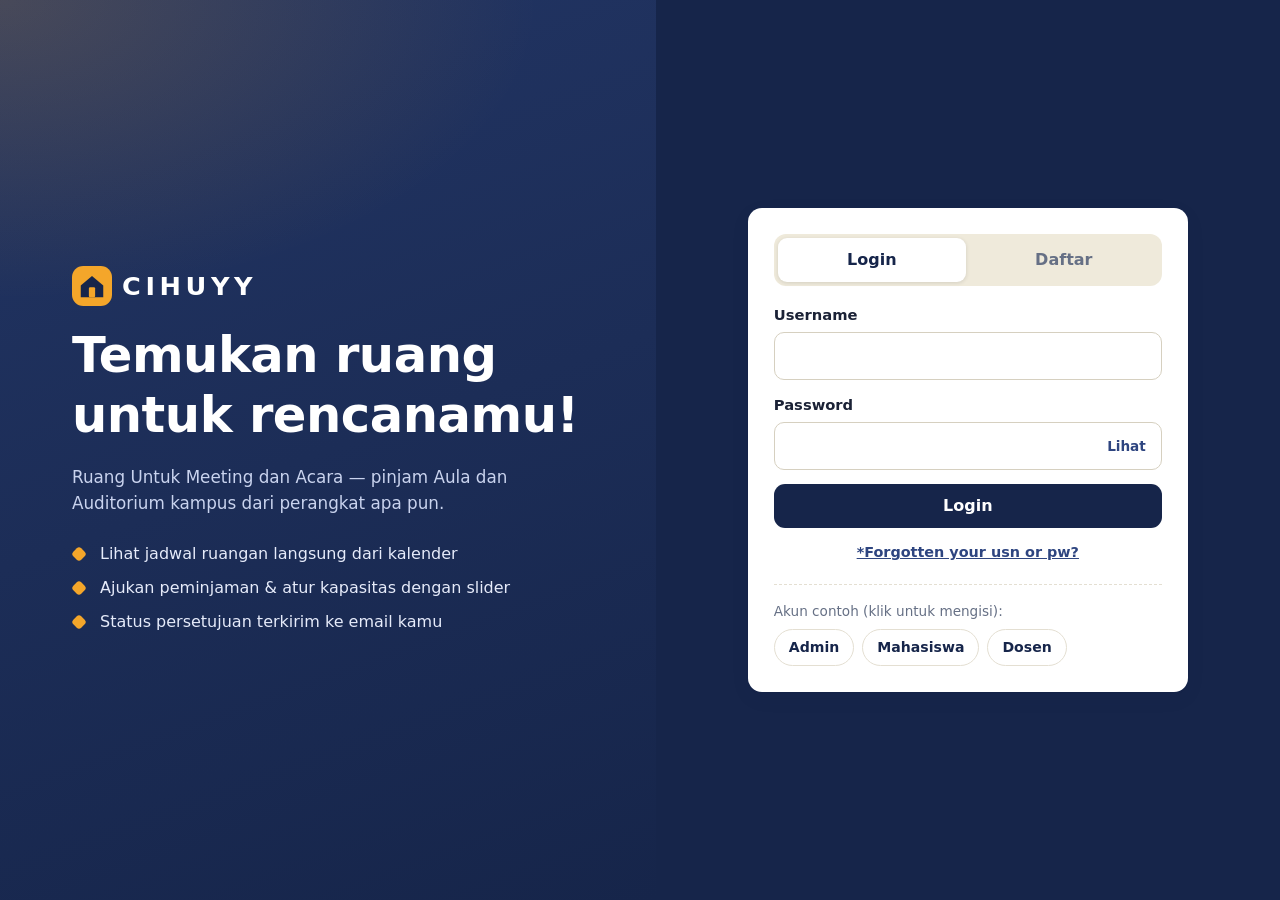
==== index.html @ 541a38cf "Add files via upload" ====
<!doctype html>
<html lang="id">
<head>
  <meta charset="utf-8">
  <meta name="viewport" content="width=device-width, initial-scale=1">
  <meta name="theme-color" content="#16254a">
  <title>RUMA — Masuk</title>
  <link rel="stylesheet" href="css/base.css">
  <link rel="stylesheet" href="css/login.css">
</head>
<body class="login-body">
  <main class="login-shell">
    <section class="login-hero">
      <div class="brand">
        <svg class="brand-mark" viewBox="0 0 32 32" width="40" height="40" aria-hidden="true"><rect width="32" height="32" rx="9" fill="#f4a62a"/><path d="M7 15.5 16 8l9 7.5V25H7z" fill="#16254a"/><rect x="13.5" y="17" width="5" height="8" rx="1" fill="#f4a62a"/></svg>
        <span class="brand-name">CIHUYY</span>
      </div>
      <h1>Temukan ruang untuk rencanamu!</h1>
      <p class="hero-sub">Ruang Untuk Meeting dan Acara — pinjam Aula dan Auditorium kampus dari perangkat apa pun.</p>
      <ul class="hero-points">
        <li>Lihat jadwal ruangan langsung dari kalender</li>
        <li>Ajukan peminjaman &amp; atur kapasitas dengan slider</li>
        <li>Status persetujuan terkirim ke email kamu</li>
      </ul>
    </section>

    <section class="login-card card" aria-label="Masuk atau daftar">
      <div class="seg" role="tablist">
        <button type="button" role="tab" id="tabLogin" class="seg-btn active" aria-selected="true" aria-controls="loginForm">Login</button>
        <button type="button" role="tab" id="tabRegister" class="seg-btn" aria-selected="false" aria-controls="registerForm">Daftar</button>
      </div>

      <form id="loginForm" novalidate>
        <div class="field">
          <label for="lUser">Username</label>
          <input id="lUser" name="username" autocomplete="username" autocapitalize="none" required>
        </div>
        <div class="field">
          <label for="lPass">Password</label>
          <div class="input-wrap">
            <input id="lPass" name="password" type="password" autocomplete="current-password" required>
            <button type="button" class="reveal" data-reveal="lPass" aria-label="Tampilkan password">Lihat</button>
          </div>
        </div>
        <div class="form-error" id="loginError" role="alert" hidden></div>
        <button type="submit" class="btn primary block">Login</button>
        <p class="aside-link"><button type="button" class="link" id="forgotBtn">*Forgotten your usn or pw?</button></p>

        <div class="demo-box">
          <span>Akun contoh (klik untuk mengisi):</span>
          <div class="demo-list">
            <button type="button" class="chip" data-demo="admin|admin123">Admin</button>
            <button type="button" class="chip" data-demo="budi|budi123">Mahasiswa</button>
            <button type="button" class="chip" data-demo="dosen|dosen123">Dosen</button>
          </div>
        </div>
      </form>

      <form id="registerForm" novalidate hidden>
        <div class="field">
          <label>Saya adalah</label>
          <div class="seg small" id="typePick" role="radiogroup" aria-label="Tipe pengguna">
            <label class="seg-opt"><input type="radio" name="type" value="mahasiswa" checked><span>Mahasiswa</span></label>
            <label class="seg-opt"><input type="radio" name="type" value="dosen"><span>Dosen</span></label>
            <label class="seg-opt"><input type="radio" name="type" value="external"><span>External</span></label>
          </div>
        </div>
        <div class="field"><label for="rName">Nama lengkap</label><input id="rName" name="name" autocomplete="name" required></div>
        <div class="field"><label for="rId" id="rIdLabel">NIM</label><input id="rId" name="idNo" required></div>
        <div class="field" id="rPhoneField" hidden><label for="rPhone">No. HP</label><input id="rPhone" name="phone" type="tel" inputmode="tel" autocomplete="tel"></div>
        <div class="field"><label for="rEmail">Email</label><input id="rEmail" name="email" type="email" autocomplete="email" required></div>
        <div class="field"><label for="rUser">Username</label><input id="rUser" name="username" autocomplete="username" autocapitalize="none" required></div>
        <div class="grid-2">
          <div class="field"><label for="rPass">Password</label><input id="rPass" name="password" type="password" autocomplete="new-password" required></div>
          <div class="field"><label for="rPass2">Ulangi password</label><input id="rPass2" name="password2" type="password" autocomplete="new-password" required></div>
        </div>
        <div class="form-error" id="registerError" role="alert" hidden></div>
        <button type="submit" class="btn primary block">Daftar &amp; masuk</button>
      </form>
    </section>
  </main>

  <script src="js/utils.js"></script>
  <script src="js/ui.js"></script>
  <script src="js/storage.js"></script>
  <script src="js/auth.js"></script>
  <script src="js/login.js"></script>
</body>
</html>
---- css/base.css ----
/* RUMA — base.css : token desain, reset, dan komponen bersama */
:root {
  --navy: #16254a;
  --navy-2: #223564;
  --navy-3: #2e4580;
  --amber: #f4a62a;
  --amber-d: #d98a0c;
  --cream: #f6f3ea;
  --card: #ffffff;
  --ink: #1b2236;
  --muted: #667085;
  --line: #e4dfd2;
  --ok: #1d7f55;
  --ok-bg: #e2f4ea;
  --wait: #9a6700;
  --wait-bg: #fff1cf;
  --bad: #b3261e;
  --bad-bg: #fde4e1;
  --radius: 14px;
  --shadow: 0 1px 2px rgba(22, 37, 74, .06), 0 6px 20px rgba(22, 37, 74, .06);
  --focus: 0 0 0 3px rgba(244, 166, 42, .45);
}

*,
*::before,
*::after {
  box-sizing: border-box;
}

html {
  -webkit-text-size-adjust: 100%;
}

body {
  margin: 0;
  font: 16px/1.5 system-ui, -apple-system, "Segoe UI", Roboto, "Helvetica Neue", Arial, sans-serif;
  background: var(--cream);
  color: var(--ink);
  min-height: 100vh;
}

body.modal-open {
  overflow: hidden;
}

h1,
h2,
h3 {
  line-height: 1.2;
  margin: 0;
  letter-spacing: -.01em;
}

h1 {
  font-size: clamp(1.4rem, 1.1rem + 1.4vw, 2rem);
}

h3 {
  font-size: 1.05rem;
}

p {
  margin: 0;
}

a {
  color: var(--navy-3);
}

code {
  font: 600 .85em ui-monospace, Menlo, Consolas, monospace;
  background: #efeadb;
  padding: 2px 6px;
  border-radius: 6px;
}

button {
  font: inherit;
  cursor: pointer;
}

:focus-visible {
  outline: none;
  box-shadow: var(--focus);
}

[hidden] {
  display: none !important;
}

.sr-only {
  position: absolute;
  width: 1px;
  height: 1px;
  overflow: hidden;
  clip: rect(0 0 0 0);
  white-space: nowrap;
}

.muted {
  color: var(--muted);
}

.muted-sm {
  color: var(--muted);
  font-size: .85rem;
}

.ok-text {
  color: var(--ok);
  font-weight: 600;
}

.bad-text {
  color: var(--bad) !important;
}

/* ---------- Layout ---------- */
.container {
  max-width: 1120px;
  margin: 0 auto;
  padding: 22px 16px 80px;
}

.page-head {
  margin-bottom: 18px;
  display: grid;
  gap: 4px;
}

.page-head p {
  color: var(--muted);
}

.grid-2 {
  display: grid;
  grid-template-columns: 1fr 1fr;
  gap: 12px;
}

.card {
  background: var(--card);
  border: 1px solid var(--line);
  border-radius: var(--radius);
  box-shadow: var(--shadow);
}

.card.pad,
.pad {
  padding: 20px;
}

.block {
  display: flex;
  width: 100%;
  justify-content: center;
}

/* ---------- Topbar ---------- */
.topbar {
  background: var(--navy);
  color: #fff;
  position: sticky;
  top: 0;
  z-index: 30;
  box-shadow: 0 2px 12px rgba(0, 0, 0, .15);
}

.topbar-in {
  max-width: 1120px;
  margin: 0 auto;
  padding: 10px 16px;
  display: flex;
  align-items: center;
  justify-content: space-between;
  gap: 12px;
}

.brand {
  display: inline-flex;
  align-items: center;
  gap: 10px;
  color: inherit;
  text-decoration: none;
}

.brand-name {
  font-weight: 800;
  letter-spacing: .18em;
  font-size: 1.15rem;
}

.mode-tag {
  font-size: .7rem;
  font-weight: 700;
  text-transform: uppercase;
  letter-spacing: .08em;
  padding: 3px 9px;
  border-radius: 99px;
  background: rgba(255, 255, 255, .14);
}

.mode-tag.admin {
  background: var(--amber);
  color: var(--navy);
}

.topbar-right {
  display: flex;
  align-items: center;
  gap: 10px;
}

.userchip {
  display: flex;
  align-items: center;
  gap: 9px;
}

.avatar {
  width: 34px;
  height: 34px;
  border-radius: 50%;
  background: var(--amber);
  color: var(--navy);
  display: grid;
  place-items: center;
  font-weight: 800;
}

.u-text {
  display: grid;
  line-height: 1.15;
}

.u-text small {
  color: #b9c4e4;
  font-size: .75rem;
}

.tabs {
  max-width: 1120px;
  margin: 0 auto;
  padding: 0 10px;
  display: flex;
  gap: 2px;
  overflow-x: auto;
  scrollbar-width: none;
}

.tabs::-webkit-scrollbar {
  display: none;
}

.tabs button {
  background: none;
  border: 0;
  color: #c9d3ee;
  padding: 12px 14px;
  font-weight: 600;
  white-space: nowrap;
  border-bottom: 3px solid transparent;
}

.tabs button:hover {
  color: #fff;
}

.tabs button.active {
  color: #fff;
  border-bottom-color: var(--amber);
}

.count {
  display: inline-grid;
  place-items: center;
  min-width: 20px;
  height: 20px;
  padding: 0 6px;
  margin-left: 4px;
  border-radius: 99px;
  background: var(--amber);
  color: var(--navy);
  font-size: .72rem;
  font-weight: 800;
}

/* ---------- Buttons ---------- */
.btn {
  display: inline-flex;
  align-items: center;
  justify-content: center;
  gap: 6px;
  border: 1.5px solid transparent;
  border-radius: 11px;
  padding: 11px 18px;
  font-weight: 700;
  text-decoration: none;
  line-height: 1.1;
  transition: transform .08s, background .15s, border-color .15s;
  min-height: 44px;
}

.btn:active:not(:disabled) {
  transform: translateY(1px);
}

.btn:disabled {
  opacity: .45;
  cursor: not-allowed;
}

.btn.sm {
  padding: 7px 12px;
  min-height: 36px;
  font-size: .88rem;
  border-radius: 9px;
}

.btn.primary {
  background: var(--navy);
  color: #fff;
}

.btn.primary:hover:not(:disabled) {
  background: var(--navy-2);
}

.btn.ghost {
  background: transparent;
  color: var(--navy);
  border-color: var(--line);
}

.btn.ghost:hover:not(:disabled) {
  border-color: var(--navy-3);
  background: #f2efe5;
}

.btn.ghost.light {
  color: #fff;
  border-color: rgba(255, 255, 255, .28);
}

.btn.ghost.light:hover {
  background: rgba(255, 255, 255, .12);
  border-color: rgba(255, 255, 255, .5);
}

.btn.danger {
  background: var(--bad-bg);
  color: var(--bad);
  border-color: #f3c3be;
}

.btn.danger:hover:not(:disabled) {
  background: #fbd3ce;
}

.btn.warn {
  background: var(--wait-bg);
  color: var(--wait);
  border-color: #efd48a;
}

.btn.warn:hover:not(:disabled) {
  background: #ffe8ac;
}

.icon-btn {
  width: 40px;
  height: 40px;
  border-radius: 50%;
  border: 0;
  background: transparent;
  font-size: 1.3rem;
  color: inherit;
  display: inline-grid;
  place-items: center;
}

.icon-btn:hover {
  background: rgba(22, 37, 74, .08);
}

.link {
  background: none;
  border: 0;
  padding: 0;
  color: var(--navy-3);
  text-decoration: underline;
  font-weight: 600;
}

/* ---------- Forms ---------- */
.field {
  display: grid;
  gap: 6px;
  margin-bottom: 14px;
  border: 0;
  padding: 0;
  min-width: 0;
}

.field>label,
.field>legend,
.slider-top label {
  font-weight: 700;
  font-size: .92rem;
  padding: 0;
}

input:not([type=checkbox]):not([type=radio]):not([type=range]),
select,
textarea {
  width: 100%;
  font: inherit;
  color: var(--ink);
  background: #fff;
  padding: 11px 13px;
  min-height: 44px;
  border: 1.5px solid #d6d0c0;
  border-radius: 10px;
  transition: border-color .15s, box-shadow .15s;
}

textarea {
  resize: vertical;
}

input:focus,
select:focus,
textarea:focus {
  outline: none;
  border-color: var(--amber-d);
  box-shadow: var(--focus);
}

.hint {
  color: var(--muted);
  font-size: .83rem;
}

.hint.tight {
  margin: -6px 0 14px;
}

.req-tag,
.opt-tag {
  font-size: .7rem;
  font-weight: 700;
  color: var(--muted);
  background: #efeadb;
  padding: 2px 7px;
  border-radius: 99px;
  margin-left: 4px;
  text-transform: lowercase;
}

.input-wrap {
  position: relative;
}

.input-wrap input {
  padding-right: 84px !important;
}

.reveal {
  position: absolute;
  right: 6px;
  top: 50%;
  transform: translateY(-50%);
  background: none;
  border: 0;
  color: var(--navy-3);
  font-weight: 700;
  font-size: .85rem;
  padding: 8px 10px;
}

.check {
  display: flex;
  gap: 10px;
  align-items: flex-start;
  margin: 4px 0 16px;
  font-weight: 600;
}

.check input {
  width: 20px;
  height: 20px;
  margin-top: 2px;
  accent-color: var(--navy);
  flex: none;
}

.form-error {
  background: var(--bad-bg);
  color: var(--bad);
  border: 1px solid #f3c3be;
  border-radius: 10px;
  padding: 10px 14px;
  font-size: .92rem;
  margin-bottom: 14px;
}

.form-error ul {
  margin: 0;
  padding-left: 18px;
}

.form-actions {
  display: flex;
  gap: 10px;
  justify-content: space-between;
  flex-wrap: wrap;
}

.form-actions.center {
  justify-content: center;
}

/* Slider rentang */
.slider {
  -webkit-appearance: none;
  appearance: none;
  width: 100%;
  height: 12px;
  border-radius: 99px;
  outline: none;
  cursor: pointer;
  margin: 8px 0 2px;
  background: linear-gradient(to right, var(--amber) var(--pct, 0%), #e3ddcc var(--pct, 0%));
}

.slider::-webkit-slider-thumb {
  -webkit-appearance: none;
  width: 28px;
  height: 28px;
  border-radius: 50%;
  background: var(--navy);
  border: 4px solid #fff;
  box-shadow: 0 1px 6px rgba(0, 0, 0, .35);
}

.slider::-moz-range-thumb {
  width: 22px;
  height: 22px;
  border-radius: 50%;
  background: var(--navy);
  border: 4px solid #fff;
  box-shadow: 0 1px 6px rgba(0, 0, 0, .35);
}

.slider::-moz-range-track {
  background: transparent;
}

.slider:focus-visible {
  box-shadow: var(--focus);
}

.slider-scale {
  display: flex;
  justify-content: space-between;
  color: var(--muted);
  font-size: .78rem;
}

/* ---------- Badges, chips, segmented ---------- */
.badge {
  display: inline-block;
  padding: 3px 10px;
  border-radius: 99px;
  font-size: .78rem;
  font-weight: 800;
  white-space: nowrap;
}

.badge.menunggu {
  background: var(--wait-bg);
  color: var(--wait);
}

.badge.disetujui {
  background: var(--ok-bg);
  color: var(--ok);
}

.badge.ditolak {
  background: var(--bad-bg);
  color: var(--bad);
}

.chips,
.demo-list {
  display: flex;
  gap: 8px;
  flex-wrap: wrap;
}

.chip {
  border: 1.5px solid var(--line);
  background: #fff;
  border-radius: 99px;
  padding: 7px 14px;
  font-weight: 700;
  font-size: .88rem;
  color: var(--navy);
}

.chip:hover {
  border-color: var(--navy-3);
}

.chip.active {
  background: var(--navy);
  color: #fff;
  border-color: var(--navy);
}

.seg {
  display: grid;
  grid-template-columns: 1fr 1fr;
  gap: 4px;
  background: #efeadb;
  padding: 4px;
  border-radius: 12px;
  margin-bottom: 18px;
}

.seg.small {
  grid-template-columns: repeat(3, 1fr);
  margin-bottom: 0;
}

.seg-btn,
.seg-opt span {
  border: 0;
  background: transparent;
  padding: 10px;
  border-radius: 9px;
  font-weight: 700;
  color: var(--muted);
  text-align: center;
  display: block;
  cursor: pointer;
}

.seg-btn.active,
.seg-opt input:checked+span {
  background: #fff;
  color: var(--navy);
  box-shadow: 0 1px 4px rgba(0, 0, 0, .12);
}

.seg-opt input {
  position: absolute;
  opacity: 0;
  pointer-events: none;
}

.seg-opt input:focus-visible+span {
  box-shadow: var(--focus);
}

/* ---------- Tabel responsif ---------- */
.table-wrap {
  overflow-x: auto;
}

.table-card {
  overflow: hidden;
}

.table {
  width: 100%;
  border-collapse: collapse;
  font-size: .93rem;
}

.table th {
  text-align: left;
  font-size: .76rem;
  text-transform: uppercase;
  letter-spacing: .06em;
  color: var(--muted);
  padding: 12px 14px;
  background: #faf8f2;
  border-bottom: 1px solid var(--line);
  white-space: nowrap;
}

.table td {
  padding: 12px 14px;
  border-bottom: 1px solid #efeadb;
  vertical-align: top;
}

.table tr:last-child td {
  border-bottom: 0;
}

.table .sub {
  display: block;
  color: var(--muted);
  font-size: .8rem;
  margin-top: 2px;
}

.table .act {
  display: flex;
  gap: 6px;
  flex-wrap: wrap;
}

.empty {
  display: grid;
  gap: 4px;
  justify-items: center;
  text-align: center;
  padding: 28px 16px;
  color: var(--muted);
}

.empty strong {
  color: var(--ink);
}

/* ---------- Toast & modal ---------- */
.toast-host {
  position: fixed;
  z-index: 100;
  left: 50%;
  bottom: 20px;
  transform: translateX(-50%);
  display: grid;
  gap: 8px;
  width: min(94vw, 460px);
  pointer-events: none;
}

.toast {
  pointer-events: auto;
  background: var(--navy);
  color: #fff;
  padding: 12px 16px;
  border-radius: 12px;
  box-shadow: 0 8px 28px rgba(0, 0, 0, .3);
  font-weight: 600;
  font-size: .92rem;
  border-left: 5px solid var(--amber);
  animation: pop .25s ease-out;
  transition: opacity .3s;
}

.toast.ok {
  border-left-color: #43c68b;
}

.toast.bad {
  border-left-color: #ff7b72;
}

.toast.warn {
  border-left-color: var(--amber);
}

.toast.out {
  opacity: 0;
}

@keyframes pop {
  from {
    transform: translateY(12px);
    opacity: 0;
  }
}

.modal-backdrop {
  position: fixed;
  inset: 0;
  background: rgba(15, 22, 45, .55);
  z-index: 90;
  display: grid;
  place-items: center;
  padding: 16px;
  animation: fade .15s;
}

@keyframes fade {
  from {
    opacity: 0;
  }
}

.modal {
  background: #fff;
  border-radius: 16px;
  width: min(460px, 100%);
  max-height: 90vh;
  display: flex;
  flex-direction: column;
  box-shadow: 0 20px 60px rgba(0, 0, 0, .35);
}

.modal.wide {
  width: min(620px, 100%);
}

.modal:focus {
  outline: none;
}

.modal-head {
  display: flex;
  align-items: center;
  justify-content: space-between;
  padding: 16px 18px 8px 22px;
}

.modal-body {
  padding: 8px 22px 12px;
  overflow-y: auto;
}

.modal-foot {
  padding: 12px 22px 18px;
  display: flex;
  gap: 8px;
  justify-content: flex-end;
  flex-wrap: wrap;
}

.terms {
  padding-left: 20px;
  display: grid;
  gap: 8px;
  margin: 0;
}

@media (max-width: 760px) {

  .u-text,
  .mode-tag {
    display: none;
  }

  .grid-2 {
    grid-template-columns: 1fr;
    gap: 0;
  }

  .grid-2 .field {
    margin-bottom: 14px;
  }

  .topbar-right .btn.sm {
    padding: 6px 10px;
  }

  /* tabel menjadi kartu */
  .table thead {
    display: none;
  }

  .table,
  .table tbody,
  .table tr,
  .table td {
    display: block;
    width: 100%;
  }

  .table tr {
    padding: 10px 14px;
    border-bottom: 1px solid var(--line);
  }

  .table td {
    border: 0;
    padding: 4px 0;
    display: flex;
    justify-content: space-between;
    gap: 14px;
    text-align: right;
  }

  .table td::before {
    content: attr(data-label);
    font-weight: 700;
    color: var(--muted);
    font-size: .8rem;
    text-align: left;
    flex: none;
  }

  .table .act {
    justify-content: flex-end;
  }

  .table tr.empty-row td::before {
    content: none;
  }

  .modal-foot .btn {
    flex: 1;
  }
}

@media (prefers-reduced-motion: reduce) {
  * {
    animation: none !important;
    transition: none !important;
  }
}
---- css/login.css ----
/* RUMA — login.css : halaman masuk / daftar */
.login-body {
  background: var(--navy);
}

.login-shell {
  min-height: 100vh;
  display: grid;
  grid-template-columns: 1.05fr 1fr;
}

.login-hero {
  color: #fff;
  padding: clamp(28px, 6vw, 72px);
  display: flex;
  flex-direction: column;
  justify-content: center;
  gap: 20px;
  background:
    radial-gradient(900px 500px at 0% 0%, rgba(244, 166, 42, .18), transparent 60%),
    linear-gradient(160deg, var(--navy-2), var(--navy));
}

.login-hero .brand-name {
  font-size: 1.6rem;
}

.login-hero h1 {
  font-size: clamp(1.9rem, 1.2rem + 2.8vw, 3.1rem);
  max-width: 16ch;
}

.hero-sub {
  color: #c9d3ee;
  max-width: 46ch;
  font-size: 1.05rem;
}

.hero-points {
  list-style: none;
  padding: 0;
  margin: 6px 0 0;
  display: grid;
  gap: 10px;
}

.hero-points li {
  position: relative;
  padding-left: 28px;
  color: #e6ebfa;
}

.hero-points li::before {
  content: "";
  position: absolute;
  left: 0;
  top: .35em;
  width: 14px;
  height: 14px;
  border-radius: 4px;
  background: var(--amber);
  transform: rotate(45deg) scale(.8);
}

.login-card {
  align-self: center;
  justify-self: center;
  width: min(440px, calc(100% - 32px));
  margin: 24px 0;
  padding: 26px;
  border: 0;
}

.aside-link {
  text-align: center;
  margin-top: 14px;
  font-size: .9rem;
}

.demo-box {
  margin-top: 20px;
  padding-top: 16px;
  border-top: 1px dashed var(--line);
  display: grid;
  gap: 8px;
  color: var(--muted);
  font-size: .85rem;
}

@media (max-width: 860px) {
  .login-shell {
    grid-template-columns: 1fr;
  }

  .login-hero {
    padding: 28px 22px 56px;
    gap: 12px;
  }

  .hero-points {
    display: none;
  }

  .login-card {
    margin-top: -34px;
    margin-bottom: 28px;
  }
}
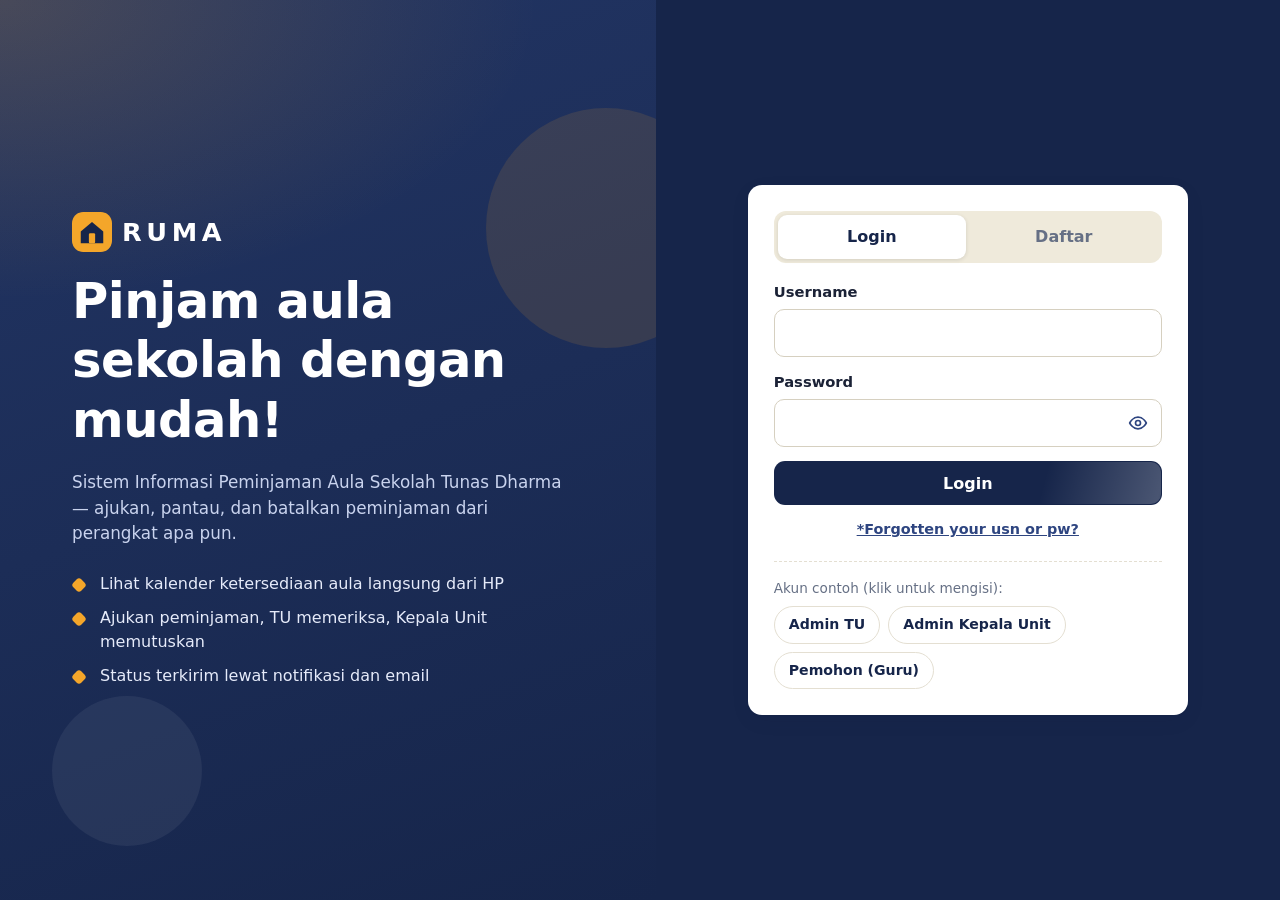
==== commit 5760dc5e: "Add files via upload" ====
--- a/index.html
+++ b/index.html
@@ -1,33 +1,40 @@
 <!doctype html>
 <html lang="id">
+
 <head>
   <meta charset="utf-8">
   <meta name="viewport" content="width=device-width, initial-scale=1">
   <meta name="theme-color" content="#16254a">
+  <link rel="icon" href="assets/logo.svg" type="image/svg+xml">
   <title>RUMA — Masuk</title>
   <link rel="stylesheet" href="css/base.css">
   <link rel="stylesheet" href="css/login.css">
+  <link rel="stylesheet" href="css/motion.css">
 </head>
+
 <body class="login-body">
   <main class="login-shell">
     <section class="login-hero">
       <div class="brand">
-        <svg class="brand-mark" viewBox="0 0 32 32" width="40" height="40" aria-hidden="true"><rect width="32" height="32" rx="9" fill="#f4a62a"/><path d="M7 15.5 16 8l9 7.5V25H7z" fill="#16254a"/><rect x="13.5" y="17" width="5" height="8" rx="1" fill="#f4a62a"/></svg>
-        <span class="brand-name">CIHUYY</span>
+        <img class="brand-mark" src="assets/logo.svg" width="40" height="40" alt="" aria-hidden="true">
+        <span class="brand-name">RUMA</span>
       </div>
-      <h1>Temukan ruang untuk rencanamu!</h1>
-      <p class="hero-sub">Ruang Untuk Meeting dan Acara — pinjam Aula dan Auditorium kampus dari perangkat apa pun.</p>
+      <h1>Pinjam aula sekolah dengan mudah!</h1>
+      <p class="hero-sub">Sistem Informasi Peminjaman Aula Sekolah Tunas Dharma — ajukan, pantau, dan batalkan
+        peminjaman dari perangkat apa pun.</p>
       <ul class="hero-points">
-        <li>Lihat jadwal ruangan langsung dari kalender</li>
-        <li>Ajukan peminjaman &amp; atur kapasitas dengan slider</li>
-        <li>Status persetujuan terkirim ke email kamu</li>
+        <li>Lihat kalender ketersediaan aula langsung dari HP</li>
+        <li>Ajukan peminjaman, TU memeriksa, Kepala Unit memutuskan</li>
+        <li>Status terkirim lewat notifikasi dan email</li>
       </ul>
     </section>
 
     <section class="login-card card" aria-label="Masuk atau daftar">
       <div class="seg" role="tablist">
-        <button type="button" role="tab" id="tabLogin" class="seg-btn active" aria-selected="true" aria-controls="loginForm">Login</button>
-        <button type="button" role="tab" id="tabRegister" class="seg-btn" aria-selected="false" aria-controls="registerForm">Daftar</button>
+        <button type="button" role="tab" id="tabLogin" class="seg-btn active" aria-selected="true"
+          aria-controls="loginForm">Login</button>
+        <button type="button" role="tab" id="tabRegister" class="seg-btn" aria-selected="false"
+          aria-controls="registerForm">Daftar</button>
       </div>
 
       <form id="loginForm" novalidate>
@@ -37,10 +44,7 @@
         </div>
         <div class="field">
           <label for="lPass">Password</label>
-          <div class="input-wrap">
-            <input id="lPass" name="password" type="password" autocomplete="current-password" required>
-            <button type="button" class="reveal" data-reveal="lPass" aria-label="Tampilkan password">Lihat</button>
-          </div>
+          <input id="lPass" name="password" type="password" autocomplete="current-password" required>
         </div>
         <div class="form-error" id="loginError" role="alert" hidden></div>
         <button type="submit" class="btn primary block">Login</button>
@@ -49,30 +53,35 @@
         <div class="demo-box">
           <span>Akun contoh (klik untuk mengisi):</span>
           <div class="demo-list">
-            <button type="button" class="chip" data-demo="admin|admin123">Admin</button>
-            <button type="button" class="chip" data-demo="budi|budi123">Mahasiswa</button>
-            <button type="button" class="chip" data-demo="dosen|dosen123">Dosen</button>
+            <button type="button" class="chip" data-demo="tu|tu123">Admin TU</button>
+            <button type="button" class="chip" data-demo="kepala|kepala123">Admin Kepala Unit</button>
+            <button type="button" class="chip" data-demo="guru|guru123">Pemohon (Guru)</button>
           </div>
         </div>
       </form>
 
       <form id="registerForm" novalidate hidden>
-        <div class="field">
-          <label>Saya adalah</label>
-          <div class="seg small" id="typePick" role="radiogroup" aria-label="Tipe pengguna">
-            <label class="seg-opt"><input type="radio" name="type" value="mahasiswa" checked><span>Mahasiswa</span></label>
-            <label class="seg-opt"><input type="radio" name="type" value="dosen"><span>Dosen</span></label>
-            <label class="seg-opt"><input type="radio" name="type" value="external"><span>External</span></label>
-          </div>
+        <p class="hint tight">Pendaftaran untuk pemohon (guru). Akun TU dan Kepala Unit disiapkan oleh sistem.</p>
+        <div class="field"><label for="rName">Nama lengkap</label><input id="rName" name="name" autocomplete="name"
+            required></div>
+        <div class="grid-2">
+          <div class="field"><label for="rId">NIDN</label><input id="rId" name="idNo" inputmode="numeric" minlength="8"
+              maxlength="10" placeholder="8–10 angka" required></div>
+          <div class="field"><label for="rUnit">Unit</label><select id="rUnit" name="unit" required>
+              <option value="">Pilih unit…</option>
+            </select></div>
         </div>
-        <div class="field"><label for="rName">Nama lengkap</label><input id="rName" name="name" autocomplete="name" required></div>
-        <div class="field"><label for="rId" id="rIdLabel">NIM</label><input id="rId" name="idNo" required></div>
-        <div class="field" id="rPhoneField" hidden><label for="rPhone">No. HP</label><input id="rPhone" name="phone" type="tel" inputmode="tel" autocomplete="tel"></div>
-        <div class="field"><label for="rEmail">Email</label><input id="rEmail" name="email" type="email" autocomplete="email" required></div>
-        <div class="field"><label for="rUser">Username</label><input id="rUser" name="username" autocomplete="username" autocapitalize="none" required></div>
+        <div class="field"><label for="rEmail">Email</label><input id="rEmail" name="email" type="email"
+            autocomplete="email" required></div>
+        <div class="field"><label for="rPhone">No. HP <span class="opt-tag">opsional</span></label><input id="rPhone"
+            name="phone" type="tel" inputmode="tel" autocomplete="tel"></div>
+        <div class="field"><label for="rUser">Username</label><input id="rUser" name="username" autocomplete="username"
+            autocapitalize="none" required></div>
         <div class="grid-2">
-          <div class="field"><label for="rPass">Password</label><input id="rPass" name="password" type="password" autocomplete="new-password" required></div>
-          <div class="field"><label for="rPass2">Ulangi password</label><input id="rPass2" name="password2" type="password" autocomplete="new-password" required></div>
+          <div class="field"><label for="rPass">Password</label><input id="rPass" name="password" type="password"
+              autocomplete="new-password" required></div>
+          <div class="field"><label for="rPass2">Ulangi password</label><input id="rPass2" name="password2"
+              type="password" autocomplete="new-password" required></div>
         </div>
         <div class="form-error" id="registerError" role="alert" hidden></div>
         <button type="submit" class="btn primary block">Daftar &amp; masuk</button>
@@ -86,4 +95,5 @@
   <script src="js/auth.js"></script>
   <script src="js/login.js"></script>
 </body>
-</html>
+
+</html>
--- a/css/base.css
+++ b/css/base.css
@@ -184,6 +184,12 @@
   text-decoration: none;
 }
 
+.brand-mark {
+  display: block;
+  flex: none;
+  border-radius: 9px;
+}
+
 .brand-name {
   font-weight: 800;
   letter-spacing: .18em;
@@ -462,20 +468,34 @@
 }
 
 .input-wrap input {
-  padding-right: 84px !important;
+  padding-right: 46px !important;
 }
 
 .reveal {
   position: absolute;
-  right: 6px;
+  right: 5px;
   top: 50%;
   transform: translateY(-50%);
+  width: 38px;
+  height: 38px;
+  display: grid;
+  place-items: center;
   background: none;
   border: 0;
+  border-radius: 10px;
   color: var(--navy-3);
-  font-weight: 700;
-  font-size: .85rem;
-  padding: 8px 10px;
+  cursor: pointer;
+}
+
+.reveal:hover,
+.reveal:focus-visible {
+  background: rgba(22, 37, 74, .08);
+}
+
+.reveal svg {
+  width: 20px;
+  height: 20px;
+  pointer-events: none;
 }
 
 .check {
@@ -913,4 +933,113 @@
     animation: none !important;
     transition: none !important;
   }
-}+}
+/* ---------- Status tambahan (alur TU → Kepala Unit) ---------- */
+:root {
+  --fwd: #1d4f9a;
+  --fwd-bg: #e1ecfb;
+  --off: #5b6272;
+  --off-bg: #eceef2;
+}
+
+.badge.diteruskan {
+  background: var(--fwd-bg);
+  color: var(--fwd);
+}
+
+.badge.dibatalkan {
+  background: var(--off-bg);
+  color: var(--off);
+}
+
+/* ---------- Notifikasi dalam aplikasi ---------- */
+.notif-list {
+  display: grid;
+  gap: 10px;
+  max-width: 760px;
+}
+
+.notif {
+  padding: 12px 16px;
+  display: flex;
+  justify-content: space-between;
+  gap: 14px;
+  align-items: baseline;
+}
+
+.notif p {
+  margin: 0;
+}
+
+.notif time {
+  color: var(--muted);
+  font-size: .8rem;
+  white-space: nowrap;
+}
+
+.notif.unread {
+  border-left: 4px solid var(--amber);
+  font-weight: 700;
+}
+
+.sub-h {
+  margin: 22px 0 10px;
+}
+
+input[type=file] {
+  width: 100%;
+  font: inherit;
+  padding: 8px;
+  border: 1.5px dashed var(--line);
+  border-radius: 10px;
+  background: #fff;
+}
+
+/* Foto profil */
+.avatar {
+  flex: none;
+  background-size: cover;
+  background-position: center;
+  background-repeat: no-repeat;
+}
+
+.avatar.has-photo {
+  color: transparent;
+}
+
+.avatar.sm {
+  width: 28px;
+  height: 28px;
+  font-size: .8rem;
+}
+
+.avatar.avatar-lg {
+  width: 76px;
+  height: 76px;
+  font-size: 1.9rem;
+  border: 3px solid rgba(22, 37, 74, .12);
+}
+
+.cell-user {
+  display: inline-flex;
+  align-items: center;
+  gap: 8px;
+}
+
+.photo-edit {
+  display: flex;
+  align-items: center;
+  gap: 14px;
+  margin-bottom: 16px;
+}
+
+.photo-actions {
+  display: flex;
+  flex-wrap: wrap;
+  align-items: center;
+  gap: 8px;
+}
+
+.photo-actions .hint {
+  flex-basis: 100%;
+}
--- a/css/motion.css
+++ b/css/motion.css
@@ -0,0 +1,680 @@
+/* RUMA — motion.css : animasi & navigasi interaktif + gaya form terkunci / edit profil.
+ * Dimuat setelah base.css. Semua animasi otomatis mati bila pengguna memilih
+ * "kurangi gerakan" (lihat aturan prefers-reduced-motion di bagian akhir). */
+
+:root {
+  --ease: cubic-bezier(.22, .8, .24, 1);
+  --lift: 0 10px 28px rgba(22, 37, 74, .14);
+}
+
+html {
+  scroll-behavior: smooth;
+}
+
+/* ---------- Perpindahan halaman / tab ---------- */
+@keyframes rise {
+  from {
+    opacity: 0;
+    transform: translateY(14px);
+  }
+
+  to {
+    opacity: 1;
+    transform: none;
+  }
+}
+
+@keyframes fade-in {
+  from {
+    opacity: 0;
+  }
+
+  to {
+    opacity: 1;
+  }
+}
+
+@keyframes pop-in {
+  from {
+    opacity: 0;
+    transform: scale(.94) translateY(8px);
+  }
+
+  to {
+    opacity: 1;
+    transform: none;
+  }
+}
+
+@keyframes slide-down {
+  from {
+    opacity: 0;
+    transform: translateY(-10px);
+  }
+
+  to {
+    opacity: 1;
+    transform: none;
+  }
+}
+
+@keyframes pulse-ring {
+  0% {
+    box-shadow: 0 0 0 0 rgba(244, 166, 42, .55);
+  }
+
+  100% {
+    box-shadow: 0 0 0 10px rgba(244, 166, 42, 0);
+  }
+}
+
+@keyframes draw-check {
+  from {
+    stroke-dashoffset: 30;
+  }
+
+  to {
+    stroke-dashoffset: 0;
+  }
+}
+
+@keyframes float-y {
+
+  0%,
+  100% {
+    transform: translateY(0);
+  }
+
+  50% {
+    transform: translateY(-14px);
+  }
+}
+
+@keyframes shine {
+  from {
+    background-position: -200% 0;
+  }
+
+  to {
+    background-position: 200% 0;
+  }
+}
+
+.topbar {
+  animation: slide-down .45s var(--ease) both;
+}
+
+main.container>section:not([hidden]) {
+  animation: rise .45s var(--ease) both;
+}
+
+.page-head {
+  animation: rise .5s var(--ease) both;
+}
+
+/* ---------- Navigasi tab: garis penanda bergeser + hover ---------- */
+.tabs button {
+  position: relative;
+  border-bottom-color: transparent !important;
+  transition: color .2s, transform .2s var(--ease), background .2s;
+  border-radius: 10px 10px 0 0;
+}
+
+.tabs button::after {
+  content: "";
+  position: absolute;
+  left: 12px;
+  right: 12px;
+  bottom: 0;
+  height: 3px;
+  border-radius: 3px 3px 0 0;
+  background: var(--amber);
+  transform: scaleX(0);
+  transform-origin: center;
+  transition: transform .3s var(--ease);
+}
+
+.tabs button:hover {
+  background: rgba(255, 255, 255, .07);
+  transform: translateY(-1px);
+}
+
+.tabs button:hover::after {
+  transform: scaleX(.45);
+}
+
+.tabs button.active::after {
+  transform: scaleX(1);
+}
+
+.tabs button.active {
+  background: rgba(255, 255, 255, .10);
+}
+
+.count:not([hidden]) {
+  animation: pop-in .35s var(--ease) both, pulse-ring 1.8s ease-out 2;
+}
+
+/* Logo & nama aplikasi */
+.brand-mark {
+  transition: transform .5s var(--ease);
+}
+
+.brand:hover .brand-mark {
+  transform: rotate(-8deg) scale(1.08);
+}
+
+.userchip .avatar {
+  transition: transform .25s var(--ease), box-shadow .25s;
+}
+
+.userchip:hover .avatar {
+  transform: scale(1.08);
+  box-shadow: 0 0 0 3px rgba(244, 166, 42, .55);
+}
+
+/* ---------- Kartu & daftar (muncul berurutan) ---------- */
+.card {
+  transition: transform .25s var(--ease), box-shadow .25s, border-color .25s;
+}
+
+.hist-item:hover,
+.mail:hover,
+.stat:hover {
+  transform: translateY(-3px);
+  box-shadow: var(--lift);
+}
+
+.hist-list>*,
+.notif-list>*,
+.mail-list>*,
+.avail-list>li,
+.room-pick>*,
+.stats>* {
+  animation: rise .5s var(--ease) both;
+}
+
+:is(.hist-list, .notif-list, .mail-list, .avail-list, .room-pick, .stats)> :nth-child(1) {
+  animation-delay: .04s;
+}
+
+:is(.hist-list, .notif-list, .mail-list, .avail-list, .room-pick, .stats)> :nth-child(2) {
+  animation-delay: .10s;
+}
+
+:is(.hist-list, .notif-list, .mail-list, .avail-list, .room-pick, .stats)> :nth-child(3) {
+  animation-delay: .16s;
+}
+
+:is(.hist-list, .notif-list, .mail-list, .avail-list, .room-pick, .stats)> :nth-child(4) {
+  animation-delay: .22s;
+}
+
+:is(.hist-list, .notif-list, .mail-list, .avail-list, .room-pick, .stats)> :nth-child(n+5) {
+  animation-delay: .28s;
+}
+
+.notif {
+  transition: transform .2s var(--ease), background .2s;
+}
+
+.notif:hover {
+  transform: translateX(4px);
+  background: #fffdf6;
+}
+
+.avail-list li {
+  transition: transform .2s var(--ease), background .2s;
+}
+
+.avail-list li:hover {
+  transform: translateX(3px);
+}
+
+tbody tr {
+  transition: background .15s;
+}
+
+tbody tr:hover {
+  background: #faf8f2;
+}
+
+/* ---------- Tombol ---------- */
+.btn {
+  position: relative;
+  overflow: hidden;
+  transition: transform .2s var(--ease), box-shadow .2s, background .15s, border-color .15s;
+}
+
+.btn:hover:not(:disabled) {
+  transform: translateY(-2px);
+  box-shadow: 0 8px 18px rgba(22, 37, 74, .16);
+}
+
+.btn:active:not(:disabled) {
+  transform: translateY(0) scale(.98);
+  box-shadow: none;
+}
+
+.btn.primary::after {
+  content: "";
+  position: absolute;
+  inset: 0;
+  background: linear-gradient(105deg, transparent 35%, rgba(255, 255, 255, .22) 50%, transparent 65%);
+  background-size: 200% 100%;
+  background-position: -200% 0;
+  pointer-events: none;
+}
+
+.btn.primary:hover:not(:disabled)::after {
+  animation: shine .9s var(--ease);
+}
+
+.btn.ghost.light:hover {
+  box-shadow: none;
+}
+
+/* ---------- Form: fokus, pilihan ruangan, slider ---------- */
+input:not([type=checkbox]):not([type=radio]):not([type=range]):not(.locked):hover:not(:disabled),
+select:hover,
+textarea:hover {
+  border-color: #bdb59d;
+}
+
+.room-card {
+  transition: transform .2s var(--ease), border-color .2s, background .2s, box-shadow .2s;
+}
+
+.room-opt:hover .room-card {
+  transform: translateY(-2px);
+  box-shadow: 0 6px 16px rgba(22, 37, 74, .1);
+}
+
+.room-opt input:checked+.room-card {
+  animation: pop-in .3s var(--ease);
+}
+
+.meter i {
+  transition: width .35s var(--ease);
+}
+
+.slider-out {
+  display: inline-block;
+  transition: transform .15s var(--ease);
+}
+
+.slider:active~* .slider-out,
+.slider-field:active .slider-out {
+  transform: scale(1.06);
+}
+
+.form-error:not([hidden]),
+.hint-ok:not([hidden]) {
+  animation: pop-in .3s var(--ease);
+}
+
+/* ---------- Kalender ---------- */
+.cal-day {
+  transition: transform .18s var(--ease), background .18s, box-shadow .18s;
+}
+
+.cal-day:not(.is-past):hover {
+  transform: scale(1.1);
+  z-index: 1;
+}
+
+.cal-day.is-selected {
+  animation: pop-in .25s var(--ease);
+}
+
+/* ---------- Modal, toast, terima kasih ---------- */
+.modal-backdrop {
+  animation: fade-in .2s ease-out;
+  backdrop-filter: blur(3px);
+}
+
+.modal {
+  animation: pop-in .32s var(--ease) both;
+}
+
+.icon-btn {
+  transition: transform .25s var(--ease), background .15s;
+}
+
+.icon-btn:hover {
+  transform: rotate(90deg);
+}
+
+.thanks {
+  animation: pop-in .5s var(--ease) both;
+}
+
+.thanks-icon {
+  animation: pop-in .5s .15s var(--ease) both, pulse-ring 1.6s .6s ease-out 2;
+}
+
+.status-pill {
+  animation: rise .5s .25s var(--ease) both;
+}
+
+.summary>div {
+  animation: rise .45s var(--ease) both;
+}
+
+.summary>div:nth-child(1) {
+  animation-delay: .30s;
+}
+
+.summary>div:nth-child(2) {
+  animation-delay: .36s;
+}
+
+.summary>div:nth-child(3) {
+  animation-delay: .42s;
+}
+
+.summary>div:nth-child(4) {
+  animation-delay: .48s;
+}
+
+.summary>div:nth-child(n+5) {
+  animation-delay: .54s;
+}
+
+/* ---------- Halaman login ---------- */
+.login-hero {
+  position: relative;
+  overflow: hidden;
+}
+
+.login-hero::before,
+.login-hero::after {
+  content: "";
+  position: absolute;
+  border-radius: 50%;
+  background: rgba(244, 166, 42, .12);
+  pointer-events: none;
+  animation: float-y 7s ease-in-out infinite;
+}
+
+.login-hero::before {
+  width: 240px;
+  height: 240px;
+  right: -70px;
+  top: 12%;
+}
+
+.login-hero::after {
+  width: 150px;
+  height: 150px;
+  left: 8%;
+  bottom: 6%;
+  animation-duration: 9s;
+  animation-delay: -3s;
+  background: rgba(255, 255, 255, .06);
+}
+
+.login-hero>* {
+  position: relative;
+  z-index: 1;
+  animation: rise .6s var(--ease) both;
+}
+
+.login-hero> :nth-child(2) {
+  animation-delay: .08s;
+}
+
+.login-hero> :nth-child(3) {
+  animation-delay: .16s;
+}
+
+.login-hero> :nth-child(4) {
+  animation-delay: .24s;
+}
+
+.hero-points li {
+  animation: rise .55s var(--ease) both;
+}
+
+.hero-points li:nth-child(1) {
+  animation-delay: .32s;
+}
+
+.hero-points li:nth-child(2) {
+  animation-delay: .40s;
+}
+
+.hero-points li:nth-child(3) {
+  animation-delay: .48s;
+}
+
+.login-card {
+  animation: pop-in .55s .1s var(--ease) both;
+}
+
+.login-card form:not([hidden]) {
+  animation: rise .4s var(--ease) both;
+}
+
+.chip {
+  transition: transform .18s var(--ease), background .15s;
+}
+
+.chip:hover {
+  transform: translateY(-2px);
+}
+
+/* ---------- Pemohon: data akun terkunci ---------- */
+.applicant {
+  border: 1.5px dashed var(--line);
+  border-radius: 12px;
+  padding: 14px 16px 6px;
+  margin: 0 0 16px;
+  background: #fcfbf7;
+  min-width: 0;
+}
+
+.applicant legend {
+  font-weight: 800;
+  font-size: .95rem;
+  padding: 0 8px;
+}
+
+.applicant .hint {
+  display: block;
+  margin: -4px 0 8px;
+}
+
+.lock-tag {
+  font-size: .7rem;
+  font-weight: 700;
+  color: var(--muted);
+  background: #efeadb;
+  padding: 2px 8px;
+  border-radius: 99px;
+  margin-left: 6px;
+}
+
+input.locked,
+input:disabled {
+  background: #eeeeef !important;
+  color: #5d6578;
+  border-color: #d9d9dd !important;
+  cursor: not-allowed;
+  box-shadow: none !important;
+  -webkit-text-fill-color: #5d6578;
+  opacity: 1;
+}
+
+.req-mark {
+  color: var(--bad);
+  font-weight: 800;
+  margin-left: 2px;
+}
+
+/* ---------- Modal Edit Profil ---------- */
+.profile-head {
+  display: flex;
+  align-items: center;
+  gap: 16px;
+  margin: 4px 0 6px;
+}
+
+.avatar-edit {
+  position: relative;
+  flex: none;
+}
+
+.avatar-edit .avatar-lg {
+  width: 84px;
+  height: 84px;
+  border: 3px solid var(--amber);
+  box-shadow: 0 4px 14px rgba(22, 37, 74, .18);
+  transition: transform .3s var(--ease);
+}
+
+.avatar-edit:hover .avatar-lg {
+  transform: scale(1.04);
+}
+
+.pen-badge {
+  position: absolute;
+  right: -4px;
+  bottom: -4px;
+  width: 30px;
+  height: 30px;
+  padding: 0;
+  display: grid;
+  place-items: center;
+  border-radius: 50%;
+  border: 2px solid #fff;
+  background: #fff;
+  color: var(--navy-3);
+  box-shadow: 0 2px 8px rgba(22, 37, 74, .25);
+  transition: transform .2s var(--ease), background .15s, color .15s;
+}
+
+.pen-badge svg,
+.pen-btn svg {
+  width: 16px;
+  height: 16px;
+}
+
+.pen-badge:hover {
+  transform: scale(1.12) rotate(-8deg);
+  background: var(--navy);
+  color: #fff;
+}
+
+.name-edit {
+  flex: 1;
+  min-width: 0;
+  display: flex;
+  align-items: center;
+  gap: 6px;
+}
+
+.name-input {
+  flex: 1;
+  min-width: 0;
+  font-size: clamp(1rem, 4vw, 1.2rem) !important;
+  font-weight: 800;
+  text-transform: uppercase;
+  letter-spacing: -.01em;
+  color: var(--navy);
+  border: 1.5px solid transparent !important;
+  background: transparent !important;
+  padding: 6px 8px !important;
+  min-height: 0 !important;
+  border-radius: 8px;
+  text-overflow: ellipsis;
+}
+
+.name-input:not(.editing):focus {
+  box-shadow: none;
+  border-color: transparent !important;
+  cursor: default;
+}
+
+.name-input.editing {
+  background: #fff !important;
+  border-color: var(--amber-d) !important;
+  box-shadow: var(--focus);
+  text-transform: none;
+}
+
+.pen-btn {
+  flex: none;
+  width: 34px;
+  height: 34px;
+  padding: 0;
+  display: grid;
+  place-items: center;
+  border: 0;
+  border-radius: 50%;
+  background: transparent;
+  color: var(--navy-3);
+  transition: transform .2s var(--ease), background .15s;
+}
+
+.pen-btn:hover {
+  background: #eef1fa;
+  transform: scale(1.1) rotate(-8deg);
+}
+
+.input-pen {
+  position: relative;
+}
+
+.input-pen input {
+  padding-right: 46px !important;
+}
+
+.input-pen .pen-btn {
+  position: absolute;
+  right: 6px;
+  top: 50%;
+  transform: translateY(-50%);
+}
+
+.input-pen .pen-btn:hover {
+  transform: translateY(-50%) scale(1.1) rotate(-8deg);
+}
+
+.photo-del {
+  font-size: .82rem;
+  margin: 0 0 2px;
+  display: inline-block;
+}
+
+.photo-hint {
+  display: block;
+  margin: 2px 0 14px;
+}
+
+.lock-note {
+  margin: -4px 0 12px;
+  font-size: .8rem;
+}
+
+@media (max-width: 520px) {
+
+  .login-hero::before,
+  .login-hero::after {
+    display: none;
+  }
+}
+
+/* ---------- Hormati preferensi "kurangi gerakan" ---------- */
+@media (prefers-reduced-motion: reduce) {
+  html {
+    scroll-behavior: auto;
+  }
+
+  *,
+  *::before,
+  *::after {
+    animation: none !important;
+    transition: none !important;
+  }
+}
